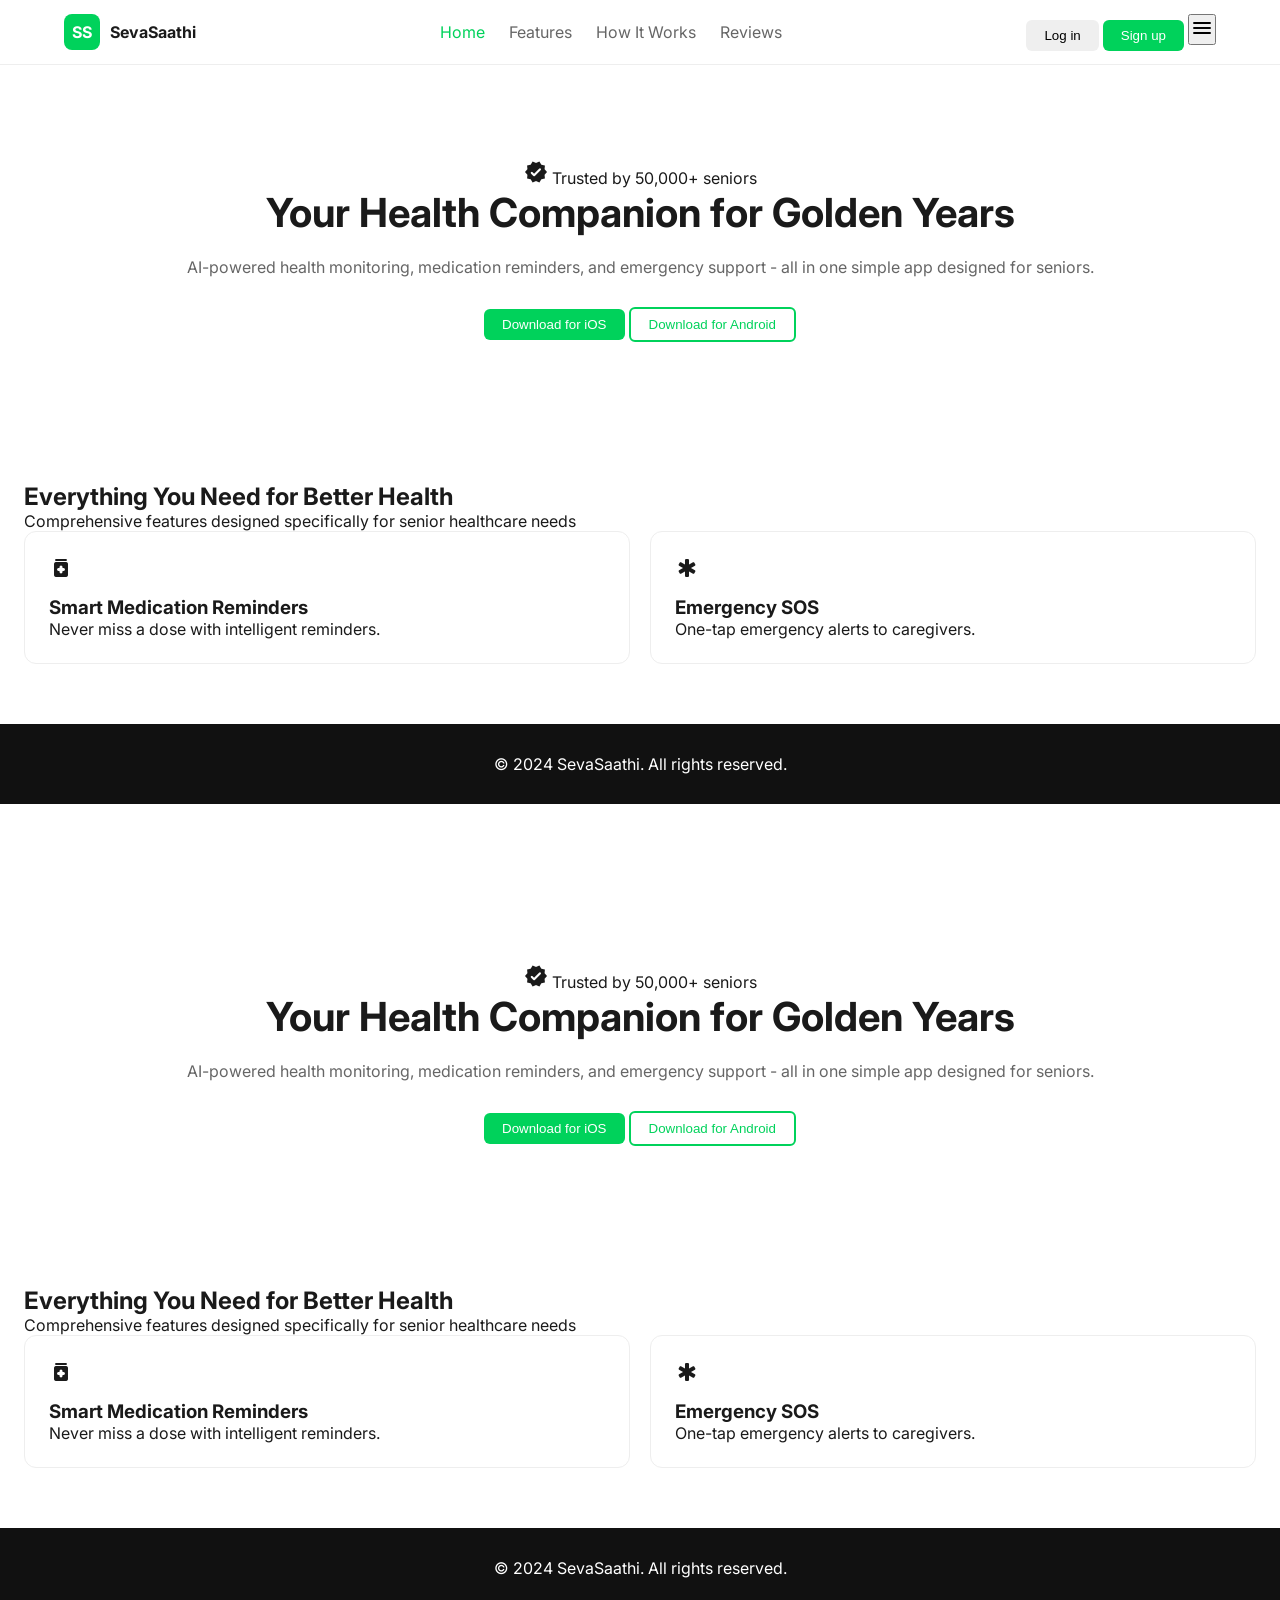
==== index.html @ f01b2e6d "add html,css and js files" ====
<!DOCTYPE html>
<html lang="en">
<head>
    <meta charset="UTF-8">
    <title>SevaSaathi - Your Health Companion</title>
    <meta name="viewport" content="width=device-width, initial-scale=1.0">

    <!-- Google Fonts -->
    <link href="https://fonts.googleapis.com/css2?family=Inter:wght@300;400;500;600;700;800&display=swap" rel="stylesheet">
    <link href="https://fonts.googleapis.com/icon?family=Material+Icons+Round" rel="stylesheet">

    <!-- External CSS -->
    <link rel="stylesheet" href="style.css">
</head>
<body>

    <!-- HEADER -->
    <header class="header">
        <div class="header-container">
            <a href="#" class="logo">
                <div class="logo-icon">SS</div>
                <span>SevaSaathi</span>
            </a>

            <nav>
                <ul class="nav-menu">
                    <li><a href="#" class="active">Home</a></li>
                    <li><a href="#features">Features</a></li>
                    <li><a href="#how-it-works">How It Works</a></li>
                    <li><a href="#testimonials">Reviews</a></li>
                </ul>
            </nav>

            <div class="nav-actions">
                <button class="btn btn-text">Log in</button>
                <button class="btn btn-primary">Sign up</button>
                <button class="mobile-menu-btn">
                    <span class="material-icons-round">menu</span>
                </button>
            </div>
        </div>
    </header>

    <!-- HERO -->
    <section class="hero">
        <div class="hero-container">
            <div class="hero-content">
                <div class="hero-badge">
                    <span class="material-icons-round">verified</span>
                    Trusted by 50,000+ seniors
                </div>

                <h1>Your Health Companion for Golden Years</h1>

                <p class="hero-subtitle">
                    AI-powered health monitoring, medication reminders,
                    and emergency support - all in one simple app designed for seniors.
                </p>

                <div class="hero-actions">
                    <button class="btn btn-primary">Download for iOS</button>
                    <button class="btn btn-outline">Download for Android</button>
                </div>
            </div>
        </div>
    </section>

    <!-- FEATURES -->
    <section class="features" id="features">
        <div class="features-container">
            <div class="section-header">
                <h2>Everything You Need for Better Health</h2>
                <p>Comprehensive features designed specifically for senior healthcare needs</p>
            </div>

            <div class="features-grid">
                <div class="feature-card">
                    <div class="feature-icon">
                        <span class="material-icons-round">medication</span>
                    </div>
                    <h3>Smart Medication Reminders</h3>
                    <p>Never miss a dose with intelligent reminders.</p>
                </div>

                <div class="feature-card">
                    <div class="feature-icon">
                        <span class="material-icons-round">emergency</span>
                    </div>
                    <h3>Emergency SOS</h3>
                    <p>One-tap emergency alerts to caregivers.</p>
                </div>
            </div>
        </div>
    </section>

    <!-- FOOTER -->
    <footer class="footer">
        <p>© 2024 SevaSaathi. All rights reserved.</p>
    </footer>

    <!-- External JS -->
    <script src="script.js"></script>

<!DOCTYPE html>
<html lang="en">
<head>
    <meta charset="UTF-8">
    <title>SevaSaathi - Your Health Companion</title>
    <meta name="viewport" content="width=device-width, initial-scale=1.0">

    <!-- Google Fonts -->
    <link href="https://fonts.googleapis.com/css2?family=Inter:wght@300;400;500;600;700;800&display=swap" rel="stylesheet">
    <link href="https://fonts.googleapis.com/icon?family=Material+Icons+Round" rel="stylesheet">

    <!-- External CSS -->
    <link rel="stylesheet" href="style.css">
</head>
<body>

    <!-- HEADER -->
    <header class="header">
        <div class="header-container">
            <a href="#" class="logo">
                <div class="logo-icon">SS</div>
                <span>SevaSaathi</span>
            </a>

            <nav>
                <ul class="nav-menu">
                    <li><a href="#" class="active">Home</a></li>
                    <li><a href="#features">Features</a></li>
                    <li><a href="#how-it-works">How It Works</a></li>
                    <li><a href="#testimonials">Reviews</a></li>
                </ul>
            </nav>

            <div class="nav-actions">
                <button class="btn btn-text">Log in</button>
                <button class="btn btn-primary">Sign up</button>
                <button class="mobile-menu-btn">
                    <span class="material-icons-round">menu</span>
                </button>
            </div>
        </div>
    </header>

    <!-- HERO -->
    <section class="hero">
        <div class="hero-container">
            <div class="hero-content">
                <div class="hero-badge">
                    <span class="material-icons-round">verified</span>
                    Trusted by 50,000+ seniors
                </div>

                <h1>Your Health Companion for Golden Years</h1>

                <p class="hero-subtitle">
                    AI-powered health monitoring, medication reminders,
                    and emergency support - all in one simple app designed for seniors.
                </p>

                <div class="hero-actions">
                    <button class="btn btn-primary">Download for iOS</button>
                    <button class="btn btn-outline">Download for Android</button>
                </div>
            </div>
        </div>
    </section>

    <!-- FEATURES -->
    <section class="features" id="features">
        <div class="features-container">
            <div class="section-header">
                <h2>Everything You Need for Better Health</h2>
                <p>Comprehensive features designed specifically for senior healthcare needs</p>
            </div>

            <div class="features-grid">
                <div class="feature-card">
                    <div class="feature-icon">
                        <span class="material-icons-round">medication</span>
                    </div>
                    <h3>Smart Medication Reminders</h3>
                    <p>Never miss a dose with intelligent reminders.</p>
                </div>

                <div class="feature-card">
                    <div class="feature-icon">
                        <span class="material-icons-round">emergency</span>
                    </div>
                    <h3>Emergency SOS</h3>
                    <p>One-tap emergency alerts to caregivers.</p>
                </div>
            </div>
        </div>
    </section>

    <!-- FOOTER -->
    <footer class="footer">
        <p>© 2024 SevaSaathi. All rights reserved.</p>
    </footer>

    <!-- External JS -->
    <script src="script.js"></script>

</body>
</html>
</html>
---- style.css ----
* {
    margin: 0;
    padding: 0;
    box-sizing: border-box;
}

:root {
    --primary-green: #00d25b;
    --primary-dark: #00a045;
    --secondary-green: #e6fff4;
    --text-primary: #1a1a1a;
    --text-secondary: #666;
    --bg-white: #fff;
}

body {
    font-family: "Inter", sans-serif;
    background: var(--bg-white);
    color: var(--text-primary);
}

/* HEADER */
.header {
    position: fixed;
    width: 100%;
    top: 0;
    background: white;
    border-bottom: 1px solid #eee;
}

.header-container {
    max-width: 1200px;
    margin: auto;
    padding: 0 24px;
    display: flex;
    justify-content: space-between;
    align-items: center;
    height: 64px;
}

.logo {
    display: flex;
    align-items: center;
    text-decoration: none;
    font-weight: 700;
    color: var(--text-primary);
}

.logo-icon {
    background: var(--primary-green);
    color: white;
    width: 36px;
    height: 36px;
    border-radius: 8px;
    display: flex;
    justify-content: center;
    align-items: center;
    margin-right: 10px;
}

.nav-menu {
    list-style: none;
    display: flex;
    gap: 24px;
}

.nav-menu a {
    text-decoration: none;
    color: var(--text-secondary);
}

.nav-menu a:hover,
.nav-menu a.active {
    color: var(--primary-green);
}

.btn {
    padding: 8px 18px;
    border-radius: 6px;
    cursor: pointer;
    border: none;
}

.btn-primary {
    background: var(--primary-green);
    color: white;
}

.btn-outline {
    border: 2px solid var(--primary-green);
    color: var(--primary-green);
    background: transparent;
}

/* HERO */
.hero {
    margin-top: 80px;
    padding: 80px 24px;
    text-align: center;
}

.hero h1 {
    font-size: 2.5rem;
    margin-bottom: 20px;
}

.hero-subtitle {
    color: var(--text-secondary);
    margin-bottom: 30px;
}

/* FEATURES */
.features {
    padding: 60px 24px;
}

.features-grid {
    display: grid;
    gap: 20px;
    grid-template-columns: repeat(auto-fit, minmax(250px, 1fr));
}

.feature-card {
    border: 1px solid #eee;
    padding: 24px;
    border-radius: 12px;
    transition: 0.3s;
}

.feature-card:hover {
    border-color: var(--primary-green);
}

.feature-icon {
    margin-bottom: 12px;
}

/* FOOTER */
.footer {
    text-align: center;
    padding: 30px;
    background: #111;
    color: white;
}
---- style.css ----
* {
    margin: 0;
    padding: 0;
    box-sizing: border-box;
}

:root {
    --primary-green: #00d25b;
    --primary-dark: #00a045;
    --secondary-green: #e6fff4;
    --text-primary: #1a1a1a;
    --text-secondary: #666;
    --bg-white: #fff;
}

body {
    font-family: "Inter", sans-serif;
    background: var(--bg-white);
    color: var(--text-primary);
}

/* HEADER */
.header {
    position: fixed;
    width: 100%;
    top: 0;
    background: white;
    border-bottom: 1px solid #eee;
}

.header-container {
    max-width: 1200px;
    margin: auto;
    padding: 0 24px;
    display: flex;
    justify-content: space-between;
    align-items: center;
    height: 64px;
}

.logo {
    display: flex;
    align-items: center;
    text-decoration: none;
    font-weight: 700;
    color: var(--text-primary);
}

.logo-icon {
    background: var(--primary-green);
    color: white;
    width: 36px;
    height: 36px;
    border-radius: 8px;
    display: flex;
    justify-content: center;
    align-items: center;
    margin-right: 10px;
}

.nav-menu {
    list-style: none;
    display: flex;
    gap: 24px;
}

.nav-menu a {
    text-decoration: none;
    color: var(--text-secondary);
}

.nav-menu a:hover,
.nav-menu a.active {
    color: var(--primary-green);
}

.btn {
    padding: 8px 18px;
    border-radius: 6px;
    cursor: pointer;
    border: none;
}

.btn-primary {
    background: var(--primary-green);
    color: white;
}

.btn-outline {
    border: 2px solid var(--primary-green);
    color: var(--primary-green);
    background: transparent;
}

/* HERO */
.hero {
    margin-top: 80px;
    padding: 80px 24px;
    text-align: center;
}

.hero h1 {
    font-size: 2.5rem;
    margin-bottom: 20px;
}

.hero-subtitle {
    color: var(--text-secondary);
    margin-bottom: 30px;
}

/* FEATURES */
.features {
    padding: 60px 24px;
}

.features-grid {
    display: grid;
    gap: 20px;
    grid-template-columns: repeat(auto-fit, minmax(250px, 1fr));
}

.feature-card {
    border: 1px solid #eee;
    padding: 24px;
    border-radius: 12px;
    transition: 0.3s;
}

.feature-card:hover {
    border-color: var(--primary-green);
}

.feature-icon {
    margin-bottom: 12px;
}

/* FOOTER */
.footer {
    text-align: center;
    padding: 30px;
    background: #111;
    color: white;
}
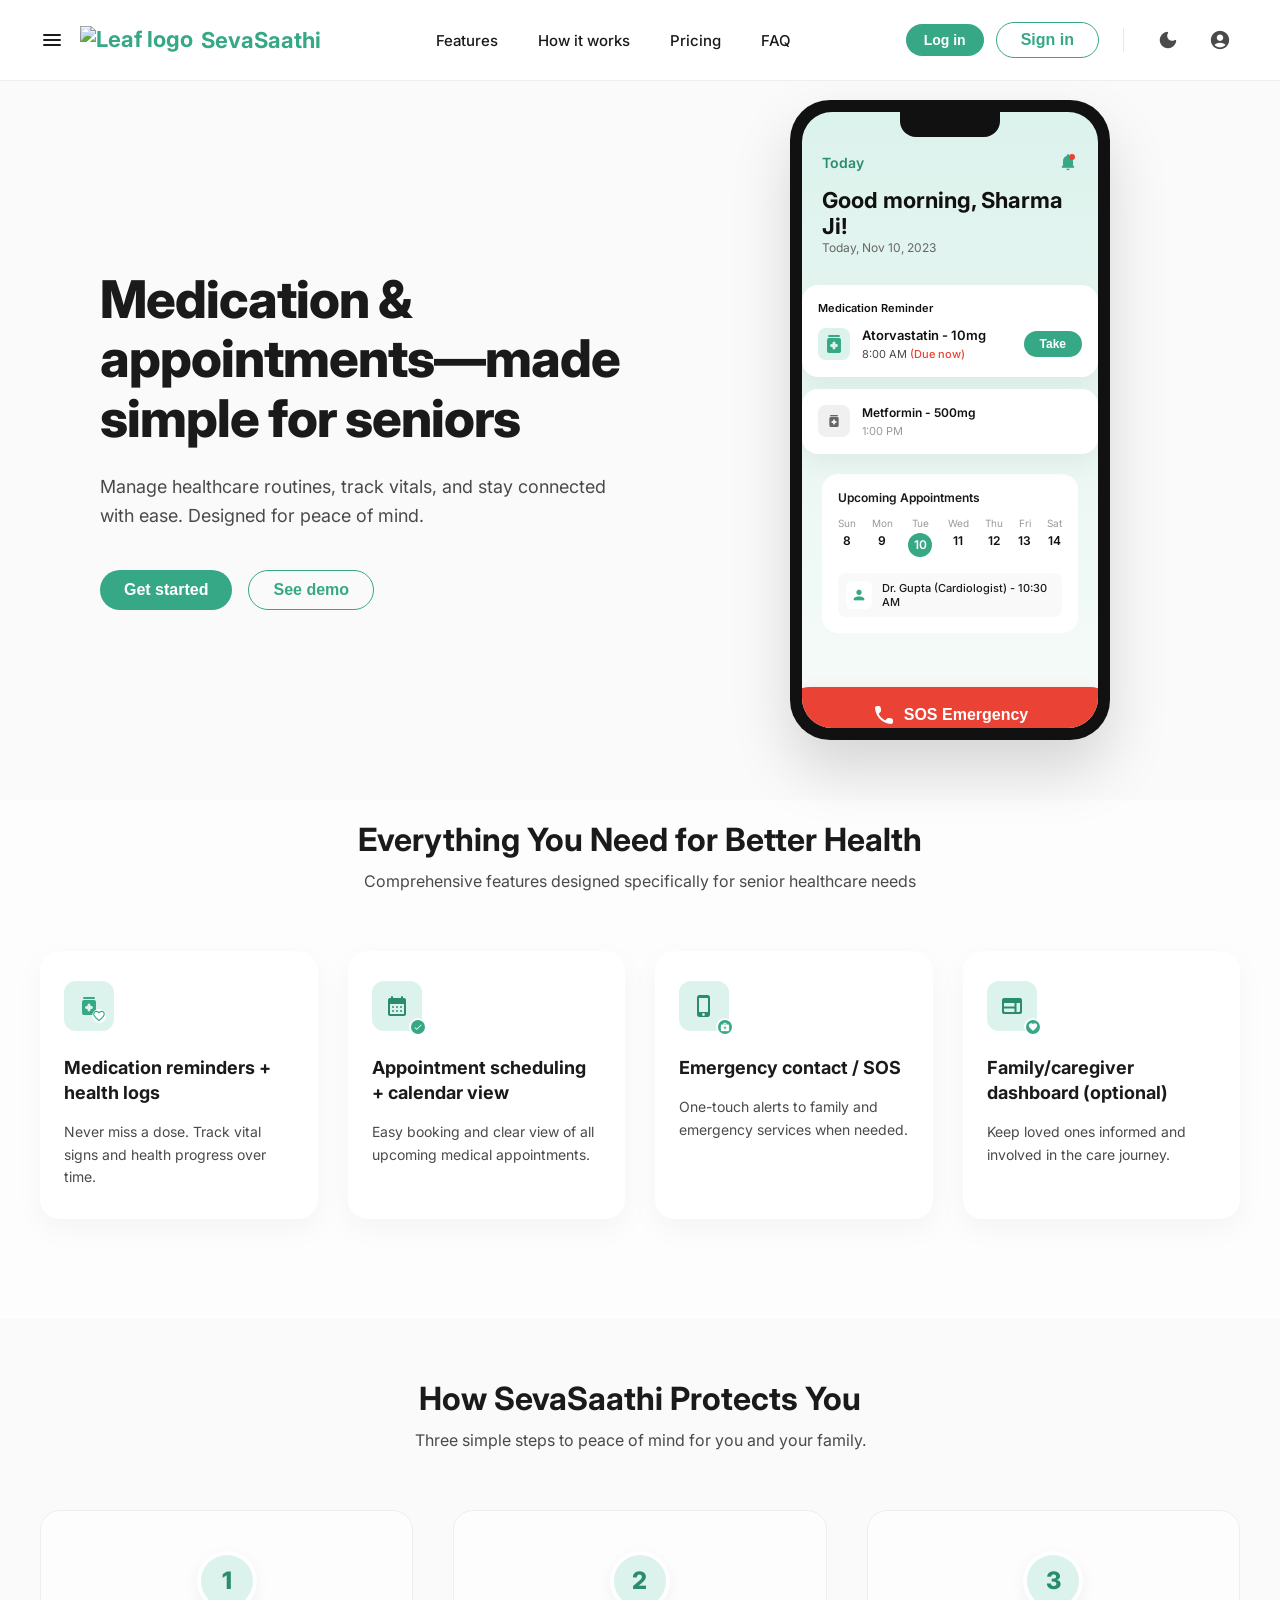
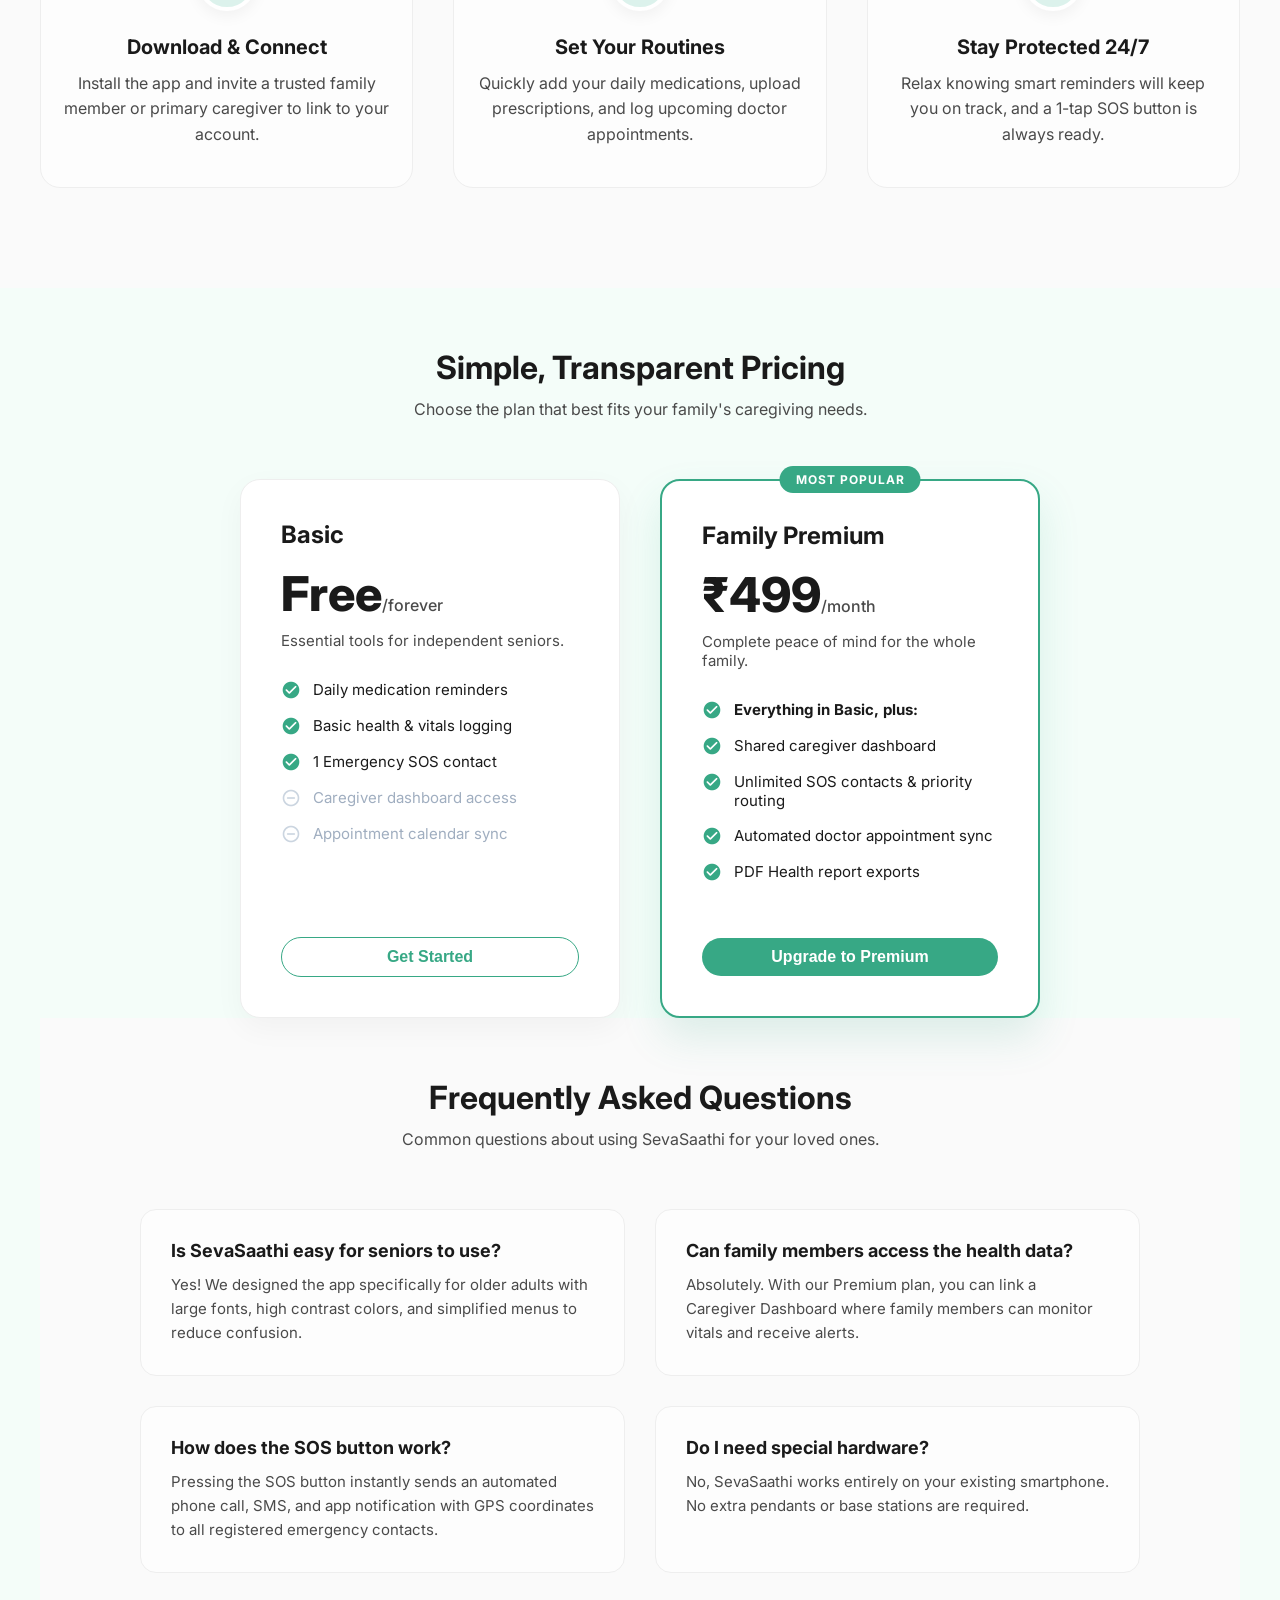
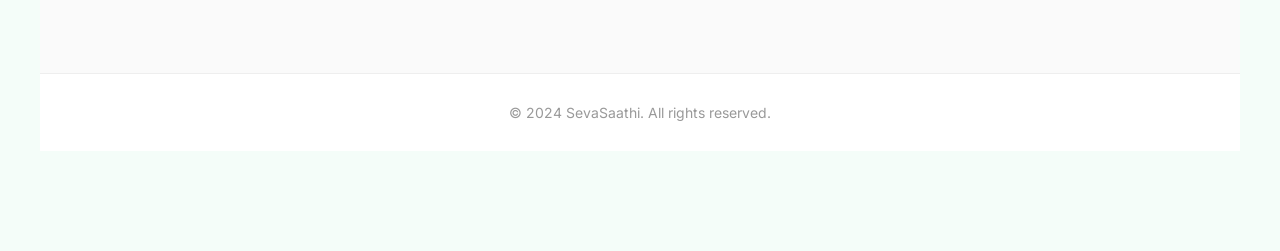
==== commit 3e4ac523: "Add UI enhancement" ====
--- a/index.html
+++ b/index.html
@@ -17,25 +17,34 @@
     <!-- HEADER -->
     <header class="header">
         <div class="header-container">
-            <a href="#" class="logo">
-                <div class="logo-icon">SS</div>
-                <span>SevaSaathi</span>
-            </a>
+            <div class="logo-group">
+                <button class="mobile-menu-btn">
+                    <span class="material-icons-round">menu</span>
+                </button>
+                <a href="#" class="logo">
+                    <img src="https://raw.githubusercontent.com/FortAwesome/Font-Awesome/6.x/svgs/solid/leaf.svg" alt="Leaf logo" class="logo-icon-svg" />
+                    <span>SevaSaathi</span>
+                </a>
+            </div>
 
             <nav>
                 <ul class="nav-menu">
-                    <li><a href="#" class="active">Home</a></li>
                     <li><a href="#features">Features</a></li>
-                    <li><a href="#how-it-works">How It Works</a></li>
-                    <li><a href="#testimonials">Reviews</a></li>
+                    <li><a href="#how-it-works">How it works</a></li>
+                    <li><a href="#pricing">Pricing</a></li>
+                    <li><a href="#faq">FAQ</a></li>
                 </ul>
             </nav>
 
             <div class="nav-actions">
-                <button class="btn btn-text">Log in</button>
-                <button class="btn btn-primary">Sign up</button>
-                <button class="mobile-menu-btn">
-                    <span class="material-icons-round">menu</span>
+                <button class="btn btn-login">Log in</button>
+                <button class="btn btn-outline btn-signin">Sign in</button>
+                <div class="divider"></div>
+                <button class="icon-toggle" aria-label="Toggle Dark Mode">
+                    <span class="material-icons-round">dark_mode</span>
+                </button>
+                <button class="icon-toggle" aria-label="Profile">
+                    <span class="material-icons-round">account_circle</span>
                 </button>
             </div>
         </div>
@@ -45,21 +54,77 @@
     <section class="hero">
         <div class="hero-container">
             <div class="hero-content">
-                <div class="hero-badge">
-                    <span class="material-icons-round">verified</span>
-                    Trusted by 50,000+ seniors
-                </div>
-
-                <h1>Your Health Companion for Golden Years</h1>
-
-                <p class="hero-subtitle">
-                    AI-powered health monitoring, medication reminders,
-                    and emergency support - all in one simple app designed for seniors.
-                </p>
-
-                <div class="hero-actions">
-                    <button class="btn btn-primary">Download for iOS</button>
-                    <button class="btn btn-outline">Download for Android</button>
+                <div class="hero-text">
+                    <h1>Medication &<br/>appointments—made<br/>simple for seniors</h1>
+
+                    <p class="hero-subtitle">
+                        Manage healthcare routines, track vitals, and stay connected with ease. Designed for peace of mind.
+                    </p>
+
+                    <div class="hero-actions">
+                        <button class="btn btn-primary">Get started</button>
+                        <button class="btn btn-outline">See demo</button>
+                    </div>
+                </div>
+                <div class="hero-visual">
+                    <div class="phone-mockup">
+                        <div class="phone-notch"></div>
+                        <div class="phone-screen">
+                            <div class="app-header">
+                                <p class="app-date">Today</p>
+                                <span class="material-icons-round bell-icon">notifications</span>
+                            </div>
+                            <h2 class="app-greeting">Good morning, Sharma Ji!</h2>
+                            <p class="app-sub-date">Today, Nov 10, 2023</p>
+                            
+                            <div class="floating-reminder active-reminder">
+                                <div class="reminder-header">Medication Reminder</div>
+                                <div class="reminder-body">
+                                    <div class="reminder-icon medicine-icon"><span class="material-icons-round">medication</span></div>
+                                    <div class="reminder-details">
+                                        <div class="reminder-title">Atorvastatin - 10mg</div>
+                                        <div class="reminder-time">8:00 AM <span class="due-now">(Due now)</span></div>
+                                    </div>
+                                    <button class="btn-take">Take</button>
+                                </div>
+                            </div>
+                            
+                            <div class="floating-reminder">
+                                <div class="reminder-body">
+                                    <div class="reminder-icon"><span class="material-icons-round" style="color:#666; font-size:16px;">medication</span></div>
+                                    <div class="reminder-details">
+                                        <div class="reminder-title" style="font-size:12px;">Metformin - 500mg</div>
+                                        <div class="reminder-time" style="color:#999;">1:00 PM</div>
+                                    </div>
+                                </div>
+                            </div>
+                            
+                             <div class="upcoming-appointments">
+                                <div class="apt-header">Upcoming Appointments</div>
+                                <div class="calendar-week">
+                                    <div class="day"><span>Sun</span><span>8</span></div>
+                                    <div class="day"><span>Mon</span><span>9</span></div>
+                                    <div class="day active"><span>Tue</span><span>10</span></div>
+                                    <div class="day"><span>Wed</span><span>11</span></div>
+                                    <div class="day"><span>Thu</span><span>12</span></div>
+                                    <div class="day"><span>Fri</span><span>13</span></div>
+                                    <div class="day"><span>Sat</span><span>14</span></div>
+                                </div>
+                                
+                                <div class="apt-card">
+                                   <div class="apt-icon"><span class="material-icons-round">person</span></div>
+                                   <div class="apt-details">
+                                       <div class="apt-title">Dr. Gupta (Cardiologist) - 10:30 AM</div>
+                                   </div>
+                                </div>
+                            </div>
+
+                            <button class="sos-button">
+                                <span class="material-icons-round">call</span>
+                                SOS Emergency
+                            </button>
+                        </div>
+                    </div>
                 </div>
             </div>
         </div>
@@ -75,19 +140,148 @@
 
             <div class="features-grid">
                 <div class="feature-card">
+                    <div class="feature-icon feature-icon-medicine">
+                         <span class="material-icons-round">medication</span>
+                         <span class="material-icons-round heart-icon">favorite_border</span>
+                    </div>
+                    <h3>Medication reminders + health logs</h3>
+                    <p>Never miss a dose. Track vital signs and health progress over time.</p>
+                </div>
+
+                <div class="feature-card">
                     <div class="feature-icon">
-                        <span class="material-icons-round">medication</span>
-                    </div>
-                    <h3>Smart Medication Reminders</h3>
-                    <p>Never miss a dose with intelligent reminders.</p>
-                </div>
-
+                        <span class="material-icons-round">calendar_month</span>
+                        <div class="check-badge"><span class="material-icons-round" style="font-size:10px;">check</span></div>
+                    </div>
+                    <h3>Appointment scheduling + calendar view</h3>
+                    <p>Easy booking and clear view of all upcoming medical appointments.</p>
+                </div>
+                
                 <div class="feature-card">
                     <div class="feature-icon">
-                        <span class="material-icons-round">emergency</span>
-                    </div>
-                    <h3>Emergency SOS</h3>
-                    <p>One-tap emergency alerts to caregivers.</p>
+                        <span class="material-icons-round">phone_iphone</span>
+                        <div class="phone-badge"><span class="material-icons-round" style="font-size:10px;">medical_services</span></div>
+                    </div>
+                    <h3>Emergency contact / SOS</h3>
+                    <p>One-touch alerts to family and emergency services when needed.</p>
+                </div>
+                
+                <div class="feature-card">
+                    <div class="feature-icon">
+                        <span class="material-icons-round">web</span>
+                        <div class="web-badge"><span class="material-icons-round" style="font-size:10px;">favorite</span></div>
+                    </div>
+                    <h3>Family/caregiver dashboard (optional)</h3>
+                    <p>Keep loved ones informed and involved in the care journey.</p>
+                </div>
+            </div>
+        </div>
+    </section>
+
+    <!-- HOW IT WORKS -->
+    <section class="how-it-works" id="how-it-works">
+        <div class="features-container">
+            <div class="section-header">
+                <h2>How SevaSaathi Protects You</h2>
+                <p>Three simple steps to peace of mind for you and your family.</p>
+            </div>
+
+            <div class="steps-grid">
+                <div class="step-card">
+                    <div class="step-number">1</div>
+                    <div class="step-content">
+                        <h3>Download & Connect</h3>
+                        <p>Install the app and invite a trusted family member or primary caregiver to link to your account.</p>
+                    </div>
+                </div>
+
+                <div class="step-card">
+                    <div class="step-number">2</div>
+                    <div class="step-content">
+                        <h3>Set Your Routines</h3>
+                        <p>Quickly add your daily medications, upload prescriptions, and log upcoming doctor appointments.</p>
+                    </div>
+                </div>
+
+                <div class="step-card">
+                    <div class="step-number">3</div>
+                    <div class="step-content">
+                        <h3>Stay Protected 24/7</h3>
+                        <p>Relax knowing smart reminders will keep you on track, and a 1-tap SOS button is always ready.</p>
+                    </div>
+                </div>
+            </div>
+        </div>
+    </section>
+
+    <!-- PRICING -->
+    <section class="pricing" id="pricing">
+        <div class="features-container">
+            <div class="section-header">
+                <h2>Simple, Transparent Pricing</h2>
+                <p>Choose the plan that best fits your family's caregiving needs.</p>
+            </div>
+
+            <div class="pricing-grid">
+                <!-- Basic Plan -->
+                <div class="pricing-card">
+                    <h3>Basic</h3>
+                    <div class="price">Free<span>/forever</span></div>
+                    <p class="pricing-desc">Essential tools for independent seniors.</p>
+                    <ul class="pricing-features">
+                        <li><span class="material-icons-round check">check_circle</span> Daily medication reminders</li>
+                        <li><span class="material-icons-round check">check_circle</span> Basic health & vitals logging</li>
+                        <li><span class="material-icons-round check">check_circle</span> 1 Emergency SOS contact</li>
+                        <li class="disabled"><span class="material-icons-round">remove_circle_outline</span> Caregiver dashboard access</li>
+                        <li class="disabled"><span class="material-icons-round">remove_circle_outline</span> Appointment calendar sync</li>
+                    </ul>
+                    <button class="btn btn-outline btn-full">Get Started</button>
+                </div>
+
+                <!-- Premium Plan -->
+                <div class="pricing-card premium-card">
+                    <div class="popular-badge">Most Popular</div>
+                    <h3>Family Premium</h3>
+                    <div class="price">₹499<span>/month</span></div>
+                    <p class="pricing-desc">Complete peace of mind for the whole family.</p>
+                    <ul class="pricing-features">
+                        <li><span class="material-icons-round check">check_circle</span> <strong>Everything in Basic, plus:</strong></li>
+                        <li><span class="material-icons-round check">check_circle</span> Shared caregiver dashboard</li>
+                        <li><span class="material-icons-round check">check_circle</span> Unlimited SOS contacts & priority routing</li>
+                        <li><span class="material-icons-round check">check_circle</span> Automated doctor appointment sync</li>
+                        <li><span class="material-icons-round check">check_circle</span> PDF Health report exports</li>
+                    </ul>
+                    <button class="btn btn-primary btn-full">Upgrade to Premium</button>
+                </div>
+            </div>
+        </div>
+    <!-- FAQ -->
+    <section class="faq" id="faq">
+        <div class="features-container">
+            <div class="section-header">
+                <h2>Frequently Asked Questions</h2>
+                <p>Common questions about using SevaSaathi for your loved ones.</p>
+            </div>
+
+            <div class="faq-grid">
+                <div class="faq-item">
+                    <h4>Is SevaSaathi easy for seniors to use?</h4>
+                    <p>Yes! We designed the app specifically for older adults with large fonts, high contrast colors, and simplified menus to reduce confusion.</p>
+                </div>
+                
+                <div class="faq-item">
+                    <h4>Can family members access the health data?</h4>
+                    <p>Absolutely. With our Premium plan, you can link a Caregiver Dashboard where family members can monitor vitals and receive alerts.</p>
+                </div>
+
+                <div class="faq-item">
+                    <h4>How does the SOS button work?</h4>
+                    <p>Pressing the SOS button instantly sends an automated phone call, SMS, and app notification with GPS coordinates to all registered emergency contacts.</p>
+                </div>
+
+                <div class="faq-item">
+                    <h4>Do I need special hardware?</h4>
+                    <p>No, SevaSaathi works entirely on your existing smartphone. No extra pendants or base stations are required.</p>
                 </div>
             </div>
         </div>
@@ -101,109 +295,5 @@
     <!-- External JS -->
     <script src="script.js"></script>
 
-<!DOCTYPE html>
-<html lang="en">
-<head>
-    <meta charset="UTF-8">
-    <title>SevaSaathi - Your Health Companion</title>
-    <meta name="viewport" content="width=device-width, initial-scale=1.0">
-
-    <!-- Google Fonts -->
-    <link href="https://fonts.googleapis.com/css2?family=Inter:wght@300;400;500;600;700;800&display=swap" rel="stylesheet">
-    <link href="https://fonts.googleapis.com/icon?family=Material+Icons+Round" rel="stylesheet">
-
-    <!-- External CSS -->
-    <link rel="stylesheet" href="style.css">
-</head>
-<body>
-
-    <!-- HEADER -->
-    <header class="header">
-        <div class="header-container">
-            <a href="#" class="logo">
-                <div class="logo-icon">SS</div>
-                <span>SevaSaathi</span>
-            </a>
-
-            <nav>
-                <ul class="nav-menu">
-                    <li><a href="#" class="active">Home</a></li>
-                    <li><a href="#features">Features</a></li>
-                    <li><a href="#how-it-works">How It Works</a></li>
-                    <li><a href="#testimonials">Reviews</a></li>
-                </ul>
-            </nav>
-
-            <div class="nav-actions">
-                <button class="btn btn-text">Log in</button>
-                <button class="btn btn-primary">Sign up</button>
-                <button class="mobile-menu-btn">
-                    <span class="material-icons-round">menu</span>
-                </button>
-            </div>
-        </div>
-    </header>
-
-    <!-- HERO -->
-    <section class="hero">
-        <div class="hero-container">
-            <div class="hero-content">
-                <div class="hero-badge">
-                    <span class="material-icons-round">verified</span>
-                    Trusted by 50,000+ seniors
-                </div>
-
-                <h1>Your Health Companion for Golden Years</h1>
-
-                <p class="hero-subtitle">
-                    AI-powered health monitoring, medication reminders,
-                    and emergency support - all in one simple app designed for seniors.
-                </p>
-
-                <div class="hero-actions">
-                    <button class="btn btn-primary">Download for iOS</button>
-                    <button class="btn btn-outline">Download for Android</button>
-                </div>
-            </div>
-        </div>
-    </section>
-
-    <!-- FEATURES -->
-    <section class="features" id="features">
-        <div class="features-container">
-            <div class="section-header">
-                <h2>Everything You Need for Better Health</h2>
-                <p>Comprehensive features designed specifically for senior healthcare needs</p>
-            </div>
-
-            <div class="features-grid">
-                <div class="feature-card">
-                    <div class="feature-icon">
-                        <span class="material-icons-round">medication</span>
-                    </div>
-                    <h3>Smart Medication Reminders</h3>
-                    <p>Never miss a dose with intelligent reminders.</p>
-                </div>
-
-                <div class="feature-card">
-                    <div class="feature-icon">
-                        <span class="material-icons-round">emergency</span>
-                    </div>
-                    <h3>Emergency SOS</h3>
-                    <p>One-tap emergency alerts to caregivers.</p>
-                </div>
-            </div>
-        </div>
-    </section>
-
-    <!-- FOOTER -->
-    <footer class="footer">
-        <p>© 2024 SevaSaathi. All rights reserved.</p>
-    </footer>
-
-    <!-- External JS -->
-    <script src="script.js"></script>
-
 </body>
 </html>
-</html>
--- a/style.css
+++ b/style.css
@@ -5,18 +5,40 @@
 }
 
 :root {
-    --primary-green: #00d25b;
-    --primary-dark: #00a045;
-    --secondary-green: #e6fff4;
+    --primary-green: #37a885;
+    --primary-dark: #2a8b6e;
+    --secondary-green: #dcf2ec;
+    --accent-red: #ea4335;
     --text-primary: #1a1a1a;
-    --text-secondary: #666;
-    --bg-white: #fff;
+    --text-secondary: #4a4a4a;
+    --bg-white: #fafafa;
+    --bg-card: #ffffff;
+    --bg-section: #fdfdfd;
+    --bg-pricing: #f4fdf9;
+    --border-color: #eee;
+    --header-bg: #ffffff;
+}
+
+[data-theme="dark"] {
+    --primary-green: #48c79f;
+    --primary-dark: #37a885;
+    --secondary-green: #1a2f26;
+    --accent-red: #ff5e52;
+    --text-primary: #f0f0f0;
+    --text-secondary: #a0a0a0;
+    --bg-white: #121212;
+    --bg-card: #1e1e1e;
+    --bg-section: #181818;
+    --bg-pricing: #151f1b;
+    --border-color: #333333;
+    --header-bg: #1e1e1e;
 }
 
 body {
     font-family: "Inter", sans-serif;
     background: var(--bg-white);
     color: var(--text-primary);
+    transition: background 0.3s, color 0.3s;
 }
 
 /* HEADER */
@@ -24,18 +46,35 @@
     position: fixed;
     width: 100%;
     top: 0;
-    background: white;
-    border-bottom: 1px solid #eee;
+    background: var(--header-bg);
+    border-bottom: 1px solid var(--border-color);
+    z-index: 1000;
+    transition: background 0.3s, border-color 0.3s;
 }
 
 .header-container {
-    max-width: 1200px;
+    max-width: 1400px;
     margin: auto;
-    padding: 0 24px;
+    padding: 0 40px;
     display: flex;
     justify-content: space-between;
     align-items: center;
-    height: 64px;
+    height: 80px;
+}
+
+.logo-group {
+    display: flex;
+    align-items: center;
+    gap: 16px;
+}
+
+.mobile-menu-btn {
+    background: none;
+    border: none;
+    cursor: pointer;
+    display: flex;
+    align-items: center;
+    color: var(--text-primary);
 }
 
 .logo {
@@ -43,30 +82,26 @@
     align-items: center;
     text-decoration: none;
     font-weight: 700;
-    color: var(--text-primary);
-}
-
-.logo-icon {
-    background: var(--primary-green);
-    color: white;
-    width: 36px;
-    height: 36px;
-    border-radius: 8px;
-    display: flex;
-    justify-content: center;
-    align-items: center;
-    margin-right: 10px;
+    font-size: 22px;
+    color: var(--primary-green);
+}
+
+.logo-icon-svg {
+    height: 28px;
+    margin-right: 8px;
 }
 
 .nav-menu {
     list-style: none;
     display: flex;
-    gap: 24px;
+    gap: 40px;
 }
 
 .nav-menu a {
     text-decoration: none;
-    color: var(--text-secondary);
+    color: var(--text-primary);
+    font-weight: 500;
+    font-size: 15px;
 }
 
 .nav-menu a:hover,
@@ -75,10 +110,13 @@
 }
 
 .btn {
-    padding: 8px 18px;
-    border-radius: 6px;
+    padding: 10px 24px;
+    border-radius: 30px;
     cursor: pointer;
     border: none;
+    font-weight: 600;
+    font-size: 16px;
+    transition: 0.2s;
 }
 
 .btn-primary {
@@ -86,59 +124,724 @@
     color: white;
 }
 
+.btn-primary:hover {
+    background: var(--primary-dark);
+}
+
 .btn-outline {
-    border: 2px solid var(--primary-green);
+    border: 1.5px solid var(--primary-green);
     color: var(--primary-green);
     background: transparent;
+}
+
+.btn-signin {
+    padding: 8px 24px;
+}
+
+.btn-login {
+    background: var(--primary-green);
+    color: white;
+    padding: 8px 18px;
+    font-size: 14px;
+}
+
+.btn-login:hover {
+    background: var(--primary-dark);
+}
+
+.icon-toggle {
+    background: transparent;
+    border: none;
+    color: var(--text-secondary);
+    cursor: pointer;
+    display: flex;
+    align-items: center;
+    justify-content: center;
+    width: 40px;
+    height: 40px;
+    border-radius: 50%;
+    transition: 0.2s;
+}
+
+.icon-toggle:hover {
+    background: #f0f0f0;
+    color: var(--primary-green);
+}
+
+.icon-toggle .material-icons-round {
+    font-size: 22px;
+}
+
+.divider {
+    width: 1px;
+    height: 24px;
+    background: #e2e8f0;
+    margin: 0 12px;
+}
+
+.nav-actions {
+    display: flex;
+    align-items: center;
+    gap: 12px;
 }
 
 /* HERO */
 .hero {
     margin-top: 80px;
-    padding: 80px 24px;
-    text-align: center;
+    padding: 40px 40px;
+}
+
+.hero-container {
+    max-width: 1400px;
+    margin: auto;
+}
+
+.hero-content {
+    display: grid;
+    grid-template-columns: 1fr 1fr;
+    gap: 40px;
+    align-items: center;
+}
+
+.hero-text {
+    max-width: 550px;
+    margin-left: 60px;
 }
 
 .hero h1 {
-    font-size: 2.5rem;
-    margin-bottom: 20px;
+    font-size: 52px;
+    font-weight: 800;
+    line-height: 1.15;
+    margin-bottom: 24px;
+    color: var(--text-primary);
+    letter-spacing: -1px;
 }
 
 .hero-subtitle {
     color: var(--text-secondary);
-    margin-bottom: 30px;
+    font-size: 18px;
+    line-height: 1.6;
+    margin-bottom: 40px;
+}
+
+.hero-actions {
+    display: flex;
+    gap: 16px;
 }
 
 /* FEATURES */
 .features {
-    padding: 60px 24px;
+    padding: 20px 40px 100px;
+    background: var(--bg-section);
+    transition: background 0.3s;
+}
+
+.features-container {
+    max-width: 1400px;
+    margin: auto;
+}
+
+.section-header {
+    text-align: center;
+    margin-bottom: 60px;
+}
+
+.section-header h2 {
+    font-size: 32px;
+    color: var(--text-primary);
+    margin-bottom: 12px;
+}
+
+.section-header p {
+    color: var(--text-secondary);
+    font-size: 16px;
 }
 
 .features-grid {
     display: grid;
-    gap: 20px;
-    grid-template-columns: repeat(auto-fit, minmax(250px, 1fr));
+    gap: 30px;
+    grid-template-columns: repeat(4, 1fr);
 }
 
 .feature-card {
-    border: 1px solid #eee;
-    padding: 24px;
+    background: white;
+    border: none;
+    padding: 30px 24px;
+    border-radius: 20px;
+    transition: 0.3s;
+    box-shadow: 0 10px 30px rgba(0,0,0,0.04);
+}
+
+.feature-card:hover {
+    transform: translateY(-5px);
+    box-shadow: 0 15px 35px rgba(0,0,0,0.06);
+}
+
+.feature-icon {
+    position: relative;
+    width: 50px;
+    height: 50px;
     border-radius: 12px;
-    transition: 0.3s;
-}
-
-.feature-card:hover {
-    border-color: var(--primary-green);
-}
-
-.feature-icon {
+    background: var(--secondary-green);
+    color: var(--primary-dark);
+    display: flex;
+    justify-content: center;
+    align-items: center;
+    margin-bottom: 24px;
+}
+
+.feature-icon span {
+    font-size: 24px;
+}
+
+.feature-icon-medicine {
+    color: var(--primary-green);
+}
+
+.heart-icon {
+    position: absolute;
+    bottom: 8px;
+    right: 8px;
+    font-size: 14px!important;
+    background: white;
+    border-radius: 50%;
+}
+
+.check-badge, .phone-badge, .web-badge {
+    position: absolute;
+    bottom: -5px;
+    right: -5px;
+    background: var(--primary-green);
+    color: white;
+    width: 18px;
+    height: 18px;
+    border-radius: 50%;
+    display: flex;
+    justify-content: center;
+    align-items: center;
+    border: 2px solid white;
+}
+
+.feature-card h3 {
+    font-size: 18px;
+    font-weight: 700;
+    margin-bottom: 16px;
+    line-height: 1.4;
+    color: var(--text-primary);
+}
+
+.feature-card p {
+    color: var(--text-secondary);
+    font-size: 14px;
+    line-height: 1.6;
+}
+
+/* PHONE MOCKUP */
+.hero-visual {
+    display: flex;
+    justify-content: center;
+    position: relative;
+    transform: translateY(-20px);
+}
+
+.phone-mockup {
+    width: 320px;
+    height: 640px;
+    background: #111;
+    border-radius: 40px;
+    padding: 12px;
+    position: relative;
+    box-shadow: 0 30px 60px rgba(0,0,0,0.15);
+}
+
+.phone-notch {
+    position: absolute;
+    top: 12px;
+    left: 50%;
+    transform: translateX(-50%);
+    width: 100px;
+    height: 25px;
+    background: #111;
+    border-bottom-left-radius: 16px;
+    border-bottom-right-radius: 16px;
+    z-index: 10;
+}
+
+.phone-screen {
+    background: #f4fdf9; /* Soft green gradient look */
+    background: linear-gradient(180deg, #dcf2ec 0%, #f7fbf9 100%);
+    width: 100%;
+    height: 100%;
+    border-radius: 30px;
+    overflow: hidden;
+    position: relative;
+    padding: 40px 20px 20px;
+}
+
+/* Mockup inner UI */
+.app-header {
+    display: flex;
+    justify-content: space-between;
+    align-items: center;
+    margin-bottom: 15px;
+}
+
+.app-date {
+    font-size: 14px;
+    font-weight: 600;
+    color: var(--primary-dark);
+}
+
+.bell-icon {
+    color: var(--primary-green);
+    font-size: 20px;
+    position: relative;
+}
+.bell-icon::after {
+    content: '';
+    position: absolute;
+    top: 2px;
+    right: 3px;
+    width: 6px;
+    height: 6px;
+    background: var(--accent-red);
+    border-radius: 50%;
+}
+
+.app-greeting {
+    font-size: 22px;
+    color: white; /* Will use text-shadow or a block card for contrast in design */
+    color: #111;
+    font-weight: 700;
+    line-height: 1.2;
+}
+
+.app-sub-date {
+    font-size: 12px;
+    color: #666;
+    margin-bottom: 30px;
+}
+
+/* Floating App Cards */
+.floating-reminder {
+    background: white;
+    border-radius: 16px;
+    padding: 16px;
+    box-shadow: 0 10px 25px rgba(0,0,0,0.05);
     margin-bottom: 12px;
+    transform: translateX(-20px);
+    width: calc(100% + 40px); /* Hangs off edge */
+    z-index: 5;
+    position: relative;
+}
+
+.reminder-header {
+    font-size: 11px;
+    font-weight: 600;
+    color: #111;
+    margin-bottom: 12px;
+}
+
+.reminder-body {
+    display: flex;
+    align-items: center;
+    gap: 12px;
+}
+
+.reminder-icon {
+    width: 32px;
+    height: 32px;
+    border-radius: 8px;
+    background: #f0f0f0;
+    display: flex;
+    justify-content: center;
+    align-items: center;
+}
+.medicine-icon {
+    background: var(--secondary-green);
+    color: var(--primary-green);
+}
+
+.reminder-details {
+    flex: 1;
+}
+
+.reminder-title {
+    font-size: 13px;
+    font-weight: 600;
+    color: #111;
+    margin-bottom: 4px;
+}
+
+.reminder-time {
+    font-size: 11px;
+    color: var(--text-secondary);
+}
+
+.due-now {
+    color: var(--accent-red);
+    font-weight: 500;
+}
+
+.btn-take {
+    background: var(--primary-green);
+    color: white;
+    border: none;
+    border-radius: 20px;
+    padding: 6px 16px;
+    font-size: 12px;
+    font-weight: 600;
+    cursor: pointer;
+}
+
+.upcoming-appointments {
+    margin-top: 20px;
+    background: white;
+    border-radius: 16px;
+    padding: 16px;
+}
+
+.apt-header {
+    font-size: 12px;
+    font-weight: 600;
+    margin-bottom: 12px;
+}
+
+.calendar-week {
+    display: flex;
+    justify-content: space-between;
+    margin-bottom: 16px;
+}
+
+.day {
+    display: flex;
+    flex-direction: column;
+    align-items: center;
+    font-size: 10px;
+    color: #999;
+}
+.day span:last-child {
+    font-size: 12px;
+    font-weight: 600;
+    margin-top: 4px;
+    color: #111;
+}
+.day.active span:last-child {
+    background: var(--primary-green);
+    color: white;
+    width: 24px;
+    height: 24px;
+    display: flex;
+    justify-content: center;
+    align-items: center;
+    border-radius: 50%;
+}
+
+.apt-card {
+    display: flex;
+    align-items: center;
+    gap: 10px;
+    background: #f9f9f9;
+    padding: 8px;
+    border-radius: 8px;
+}
+
+.apt-icon {
+    background: white;
+    width: 28px;
+    height: 28px;
+    border-radius: 6px;
+    display: flex;
+    justify-content: center;
+    align-items: center;
+    color: var(--primary-green);
+}
+.apt-icon span { font-size: 16px; }
+
+.apt-title {
+    font-size: 11px;
+    font-weight: 500;
+}
+
+.sos-button {
+    position: absolute;
+    bottom: -15px; /* Overhangs bottom */
+    left: 50%;
+    transform: translateX(-50%);
+    background: var(--accent-red);
+    color: white;
+    font-weight: 700;
+    font-size: 16px;
+    display: flex;
+    align-items: center;
+    justify-content: center;
+    gap: 8px;
+    width: calc(100% + 40px);
+    padding: 16px;
+    border: none;
+    border-radius: 30px;
+    box-shadow: 0 10px 20px rgba(234, 67, 53, 0.3);
+    z-index: 20;
+    animation: pulseButton 2.5s infinite;
+}
+
+/* HOW IT WORKS */
+.how-it-works {
+    padding: 60px 40px 100px;
+    background: var(--bg-white);
+    transition: background 0.3s;
+}
+
+.steps-grid {
+    display: grid;
+    grid-template-columns: repeat(3, 1fr);
+    gap: 40px;
+}
+
+.step-card {
+    text-align: center;
+    padding: 40px 20px;
+    background: var(--bg-section);
+    border-radius: 20px;
+    border: 1px solid var(--border-color);
+    transition: transform 0.3s, background 0.3s, border-color 0.3s;
+}
+
+.step-card:hover {
+    transform: translateY(-5px);
+}
+
+.step-number {
+    width: 60px;
+    height: 60px;
+    background: var(--secondary-green);
+    color: var(--primary-dark);
+    font-size: 24px;
+    font-weight: 800;
+    border-radius: 50%;
+    display: flex;
+    justify-content: center;
+    align-items: center;
+    margin: 0 auto 24px;
+    border: 4px solid white;
+    box-shadow: 0 5px 15px rgba(0,0,0,0.05);
+}
+
+.step-content h3 {
+    font-size: 20px;
+    margin-bottom: 12px;
+    color: var(--text-primary);
+}
+
+.step-content p {
+    color: var(--text-secondary);
+    line-height: 1.6;
+}
+
+/* PRICING */
+.pricing {
+    padding: 60px 40px 100px;
+    background: var(--bg-pricing);
+    transition: background 0.3s;
+}
+
+.pricing-grid {
+    display: flex;
+    justify-content: center;
+    gap: 40px;
+}
+
+.pricing-card {
+    background: var(--bg-card);
+    border-radius: 20px;
+    padding: 40px;
+    width: 380px;
+    box-shadow: 0 10px 30px rgba(0,0,0,0.04);
+    border: 1px solid var(--border-color);
+    display: flex;
+    flex-direction: column;
+    position: relative;
+    transition: transform 0.3s, background 0.3s, border-color 0.3s;
+}
+
+.pricing-card:hover {
+    transform: translateY(-5px);
+}
+
+.premium-card {
+    border: 2px solid var(--primary-green);
+    box-shadow: 0 20px 40px rgba(55, 168, 133, 0.15);
+}
+
+.popular-badge {
+    position: absolute;
+    top: -15px;
+    left: 50%;
+    transform: translateX(-50%);
+    background: var(--primary-green);
+    color: white;
+    padding: 6px 16px;
+    border-radius: 20px;
+    font-size: 12px;
+    font-weight: 700;
+    text-transform: uppercase;
+    letter-spacing: 1px;
+}
+
+.pricing-card h3 {
+    font-size: 24px;
+    color: var(--text-primary);
+    margin-bottom: 15px;
+}
+
+.price {
+    font-size: 48px;
+    font-weight: 800;
+    color: var(--text-primary);
+    margin-bottom: 8px;
+}
+
+.price span {
+    font-size: 16px;
+    font-weight: 500;
+    color: var(--text-secondary);
+}
+
+.pricing-desc {
+    color: var(--text-secondary);
+    margin-bottom: 30px;
+    font-size: 15px;
+}
+
+.pricing-features {
+    list-style: none;
+    margin-bottom: 40px;
+    flex-grow: 1;
+}
+
+.pricing-features li {
+    display: flex;
+    align-items: flex-start;
+    margin-bottom: 16px;
+    font-size: 15px;
+    color: var(--text-primary);
+}
+
+.pricing-features .material-icons-round {
+    margin-right: 12px;
+    font-size: 20px;
+}
+
+.pricing-features .check {
+    color: var(--primary-green);
+}
+
+.pricing-features .disabled {
+    color: #a0aec0;
+}
+
+.pricing-features .disabled .material-icons-round {
+    color: #cbd5e0;
+}
+
+.btn-full {
+    width: 100%;
+}
+
+/* FAQ */
+.faq {
+    padding: 60px 40px 100px;
+    background: var(--bg-white);
+    transition: background 0.3s;
+}
+
+.faq-grid {
+    display: grid;
+    grid-template-columns: 1fr 1fr;
+    gap: 30px;
+    max-width: 1000px;
+    margin: auto;
+}
+
+.faq-item {
+    background: var(--bg-section);
+    border: 1px solid var(--border-color);
+    padding: 30px;
+    border-radius: 16px;
+    transition: background 0.3s, border-color 0.3s;
+}
+
+.faq-item h4 {
+    font-size: 18px;
+    color: var(--text-primary);
+    margin-bottom: 12px;
+}
+
+.faq-item p {
+    color: var(--text-secondary);
+    line-height: 1.6;
+    font-size: 15px;
+}
+
+/* ANIMATIONS */
+@keyframes floatPhone {
+    0% { transform: translateY(-20px); }
+    50% { transform: translateY(-30px); }
+    100% { transform: translateY(-20px); }
+}
+
+@keyframes slideInCard {
+    0% { transform: translateX(0); opacity: 0; }
+    100% { transform: translateX(-20px); opacity: 1; }
+}
+
+@keyframes pulseButton {
+    0% { transform: translateX(-50%) scale(1); box-shadow: 0 10px 20px rgba(234, 67, 53, 0.3); }
+    50% { transform: translateX(-50%) scale(1.02); box-shadow: 0 15px 30px rgba(234, 67, 53, 0.4); }
+    100% { transform: translateX(-50%) scale(1); box-shadow: 0 10px 20px rgba(234, 67, 53, 0.3); }
+}
+
+@keyframes slideUpFadeIn {
+    0% { transform: translateY(80px); opacity: 0; }
+    100% { transform: translateY(-20px); opacity: 1; }
+}
+
+.hero-visual {
+    display: flex;
+    justify-content: center;
+    position: relative;
+    opacity: 0;
+    animation: slideUpFadeIn 1s cubic-bezier(0.25, 0.46, 0.45, 0.94) forwards, floatPhone 6s ease-in-out infinite 1s;
+}
+
+.floating-reminder {
+    background: white;
+    border-radius: 16px;
+    padding: 16px;
+    box-shadow: 0 10px 25px rgba(0,0,0,0.05);
+    margin-bottom: 12px;
+    transform: translateX(-20px);
+    width: calc(100% + 40px); /* Hangs off edge */
+    z-index: 5;
+    position: relative;
+    animation: slideInCard 0.8s ease-out forwards;
+    opacity: 0;
+}
+
+.floating-reminder:nth-child(4) {
+    animation-delay: 0.3s;
+}
+
+.floating-reminder:nth-child(5) {
+    animation-delay: 0.6s;
 }
 
 /* FOOTER */
 .footer {
     text-align: center;
     padding: 30px;
-    background: #111;
-    color: white;
-}
+    background: white;
+    color: #999;
+    font-size: 14px;
+    border-top: 1px solid #eee;
+}
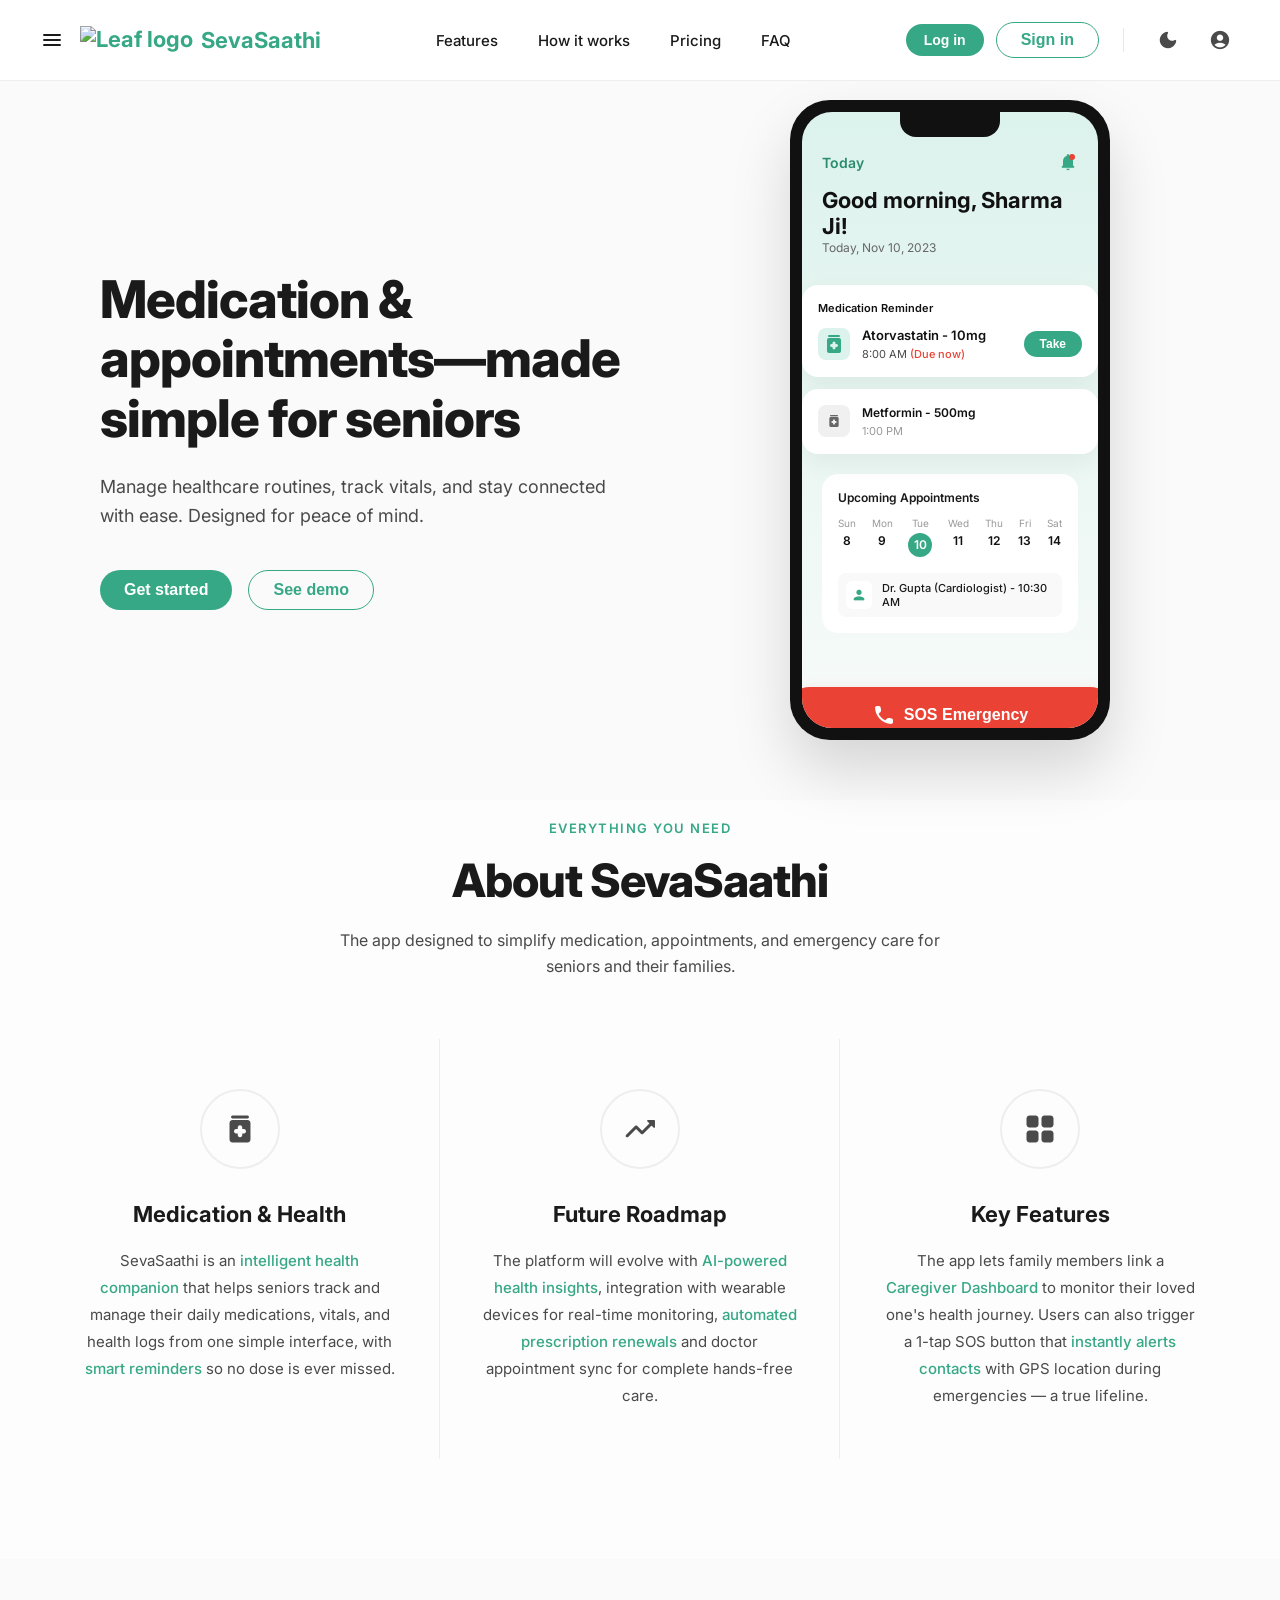
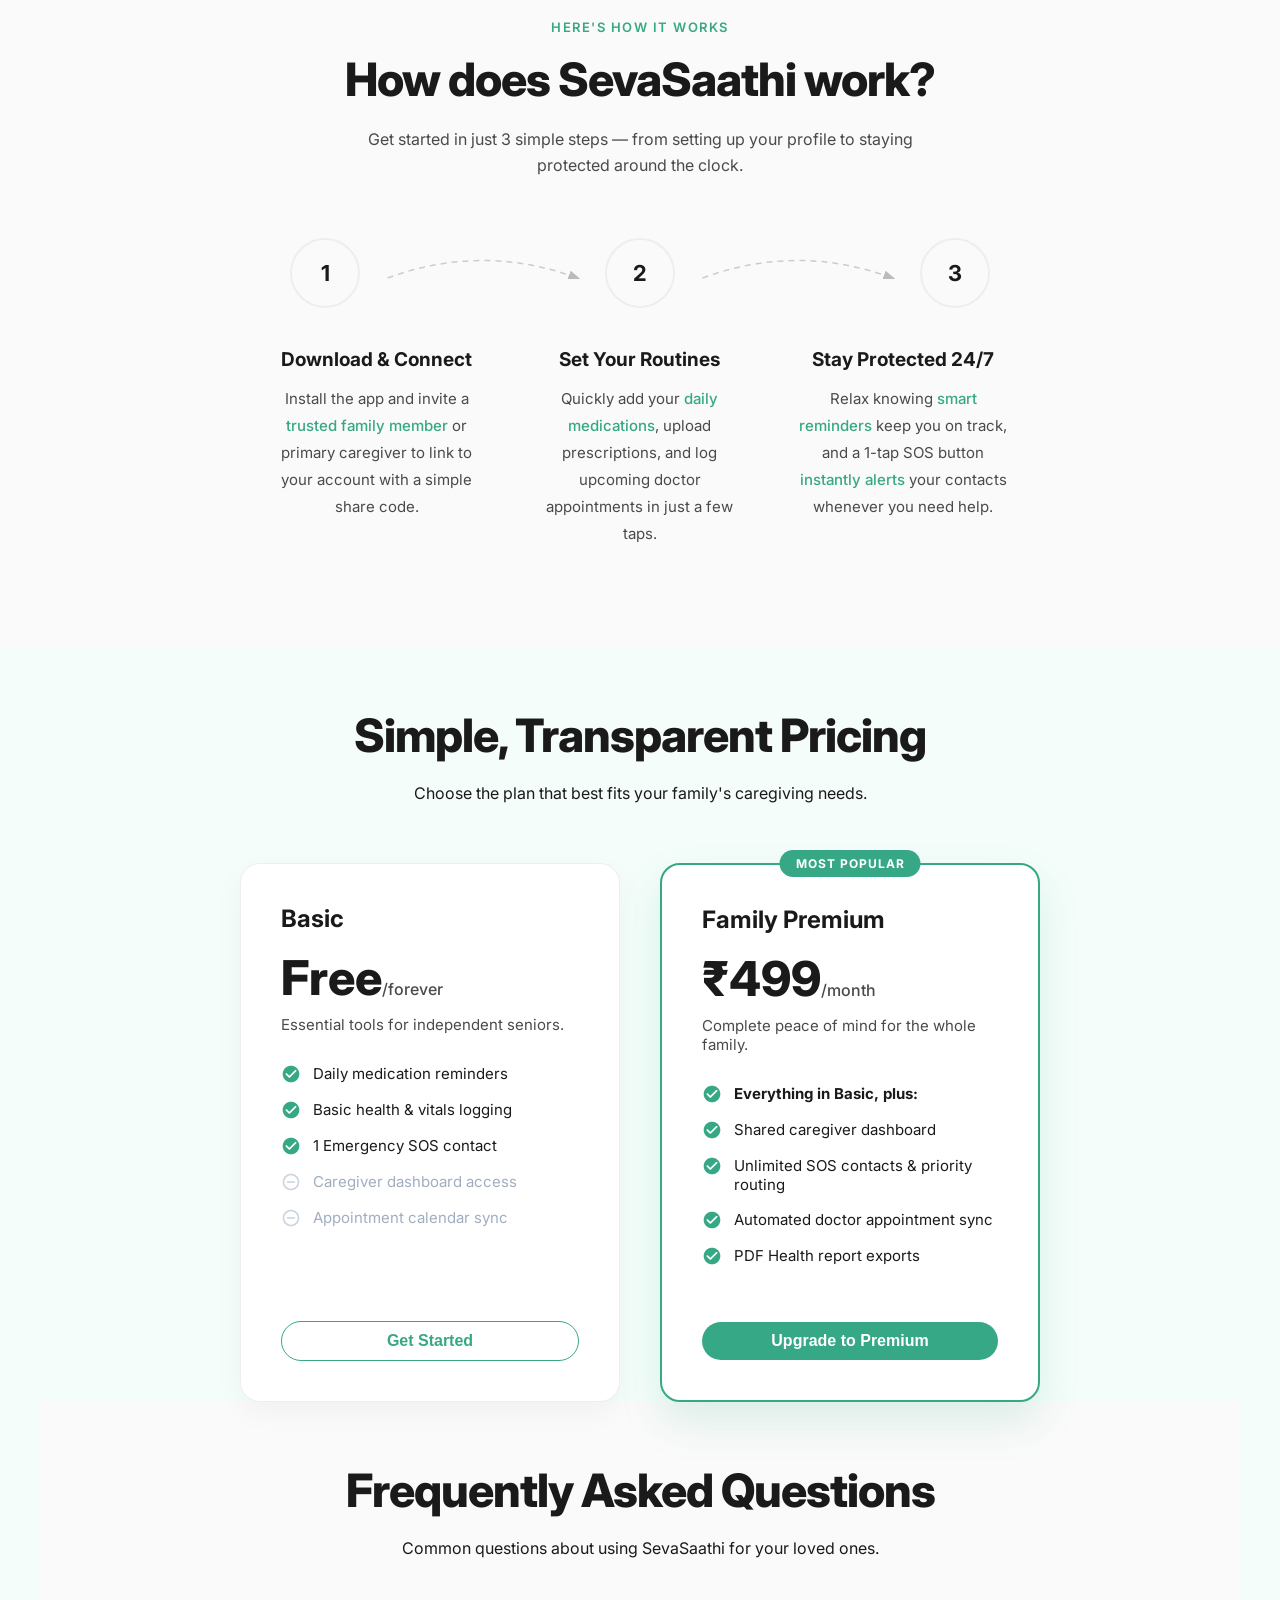
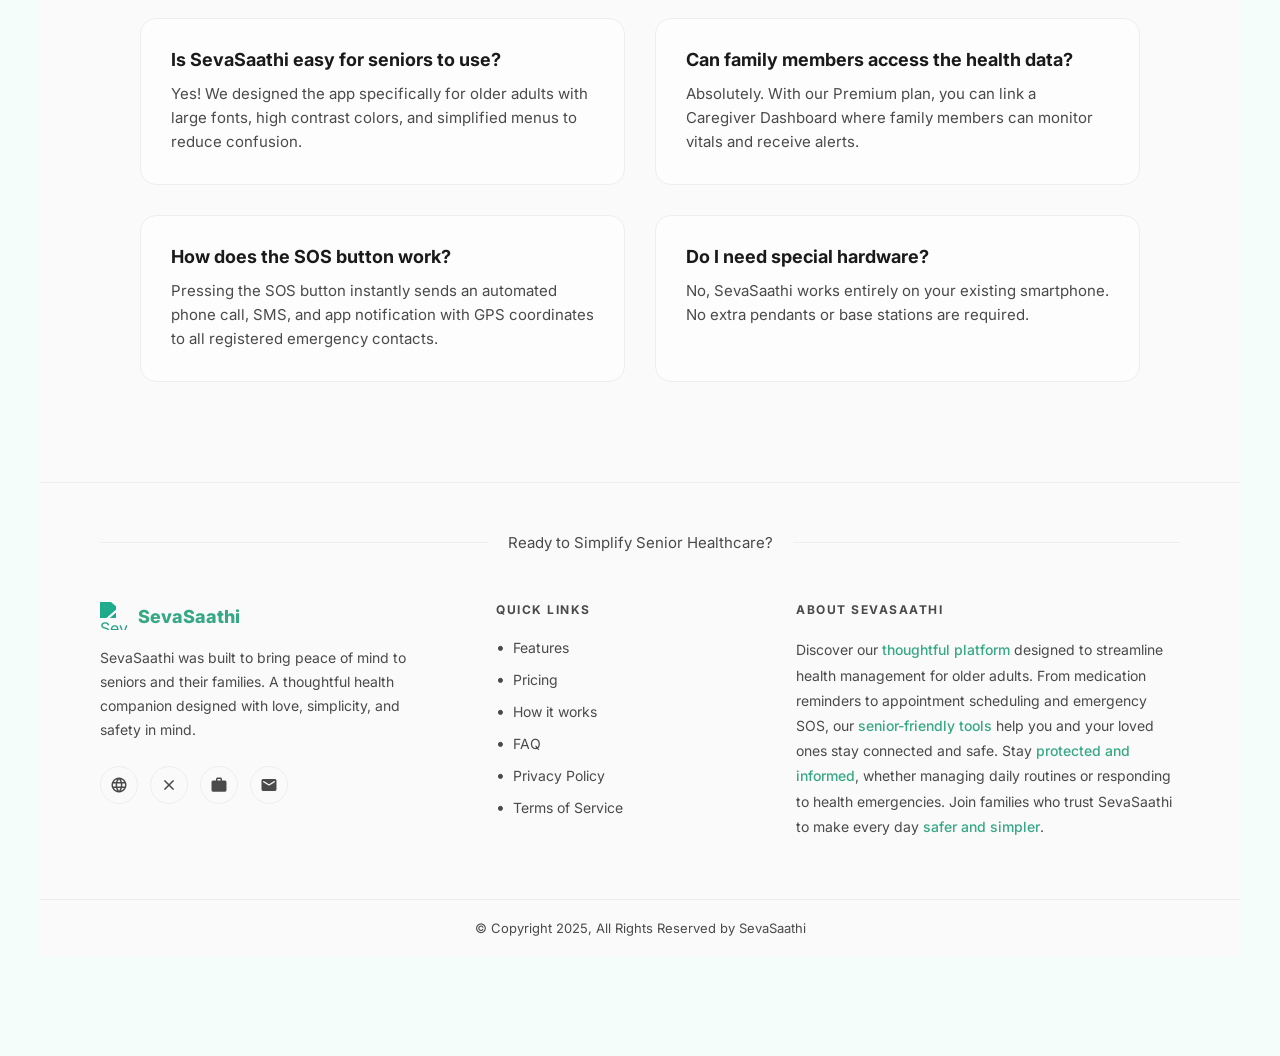
==== commit 707d6002: "Change the design of working and features" ====
--- a/index.html
+++ b/index.html
@@ -134,45 +134,34 @@
     <section class="features" id="features">
         <div class="features-container">
             <div class="section-header">
-                <h2>Everything You Need for Better Health</h2>
-                <p>Comprehensive features designed specifically for senior healthcare needs</p>
+                <p class="section-eyebrow">Everything you need</p>
+                <h2>About SevaSaathi</h2>
+                <p class="section-subtitle">The app designed to simplify medication, appointments, and emergency care for seniors and their families.</p>
             </div>
 
             <div class="features-grid">
-                <div class="feature-card">
-                    <div class="feature-icon feature-icon-medicine">
-                         <span class="material-icons-round">medication</span>
-                         <span class="material-icons-round heart-icon">favorite_border</span>
-                    </div>
-                    <h3>Medication reminders + health logs</h3>
-                    <p>Never miss a dose. Track vital signs and health progress over time.</p>
-                </div>
-
-                <div class="feature-card">
-                    <div class="feature-icon">
-                        <span class="material-icons-round">calendar_month</span>
-                        <div class="check-badge"><span class="material-icons-round" style="font-size:10px;">check</span></div>
-                    </div>
-                    <h3>Appointment scheduling + calendar view</h3>
-                    <p>Easy booking and clear view of all upcoming medical appointments.</p>
-                </div>
-                
-                <div class="feature-card">
-                    <div class="feature-icon">
-                        <span class="material-icons-round">phone_iphone</span>
-                        <div class="phone-badge"><span class="material-icons-round" style="font-size:10px;">medical_services</span></div>
-                    </div>
-                    <h3>Emergency contact / SOS</h3>
-                    <p>One-touch alerts to family and emergency services when needed.</p>
-                </div>
-                
-                <div class="feature-card">
-                    <div class="feature-icon">
-                        <span class="material-icons-round">web</span>
-                        <div class="web-badge"><span class="material-icons-round" style="font-size:10px;">favorite</span></div>
-                    </div>
-                    <h3>Family/caregiver dashboard (optional)</h3>
-                    <p>Keep loved ones informed and involved in the care journey.</p>
+                <div class="feature-card fade-in-up">
+                    <div class="feature-icon-outline">
+                        <span class="material-icons-round">medication</span>
+                    </div>
+                    <h3>Medication & Health</h3>
+                    <p>SevaSaathi is an <span class="feat-link">intelligent health companion</span> that helps seniors track and manage their daily medications, vitals, and health logs from one simple interface, with <span class="feat-link">smart reminders</span> so no dose is ever missed.</p>
+                </div>
+
+                <div class="feature-card fade-in-up" style="animation-delay: 0.2s;">
+                    <div class="feature-icon-outline">
+                        <span class="material-icons-round">trending_up</span>
+                    </div>
+                    <h3>Future Roadmap</h3>
+                    <p>The platform will evolve with <span class="feat-link">AI-powered health insights</span>, integration with wearable devices for real-time monitoring, <span class="feat-link">automated prescription renewals</span> and doctor appointment sync for complete hands-free care.</p>
+                </div>
+
+                <div class="feature-card fade-in-up" style="animation-delay: 0.4s;">
+                    <div class="feature-icon-outline">
+                        <span class="material-icons-round">grid_view</span>
+                    </div>
+                    <h3>Key Features</h3>
+                    <p>The app lets family members link a <span class="feat-link">Caregiver Dashboard</span> to monitor their loved one's health journey. Users can also trigger a 1-tap SOS button that <span class="feat-link">instantly alerts contacts</span> with GPS location during emergencies — a true lifeline.</p>
                 </div>
             </div>
         </div>
@@ -180,39 +169,60 @@
 
     <!-- HOW IT WORKS -->
     <section class="how-it-works" id="how-it-works">
-        <div class="features-container">
+        <div class="hiw-container">
             <div class="section-header">
-                <h2>How SevaSaathi Protects You</h2>
-                <p>Three simple steps to peace of mind for you and your family.</p>
-            </div>
-
-            <div class="steps-grid">
-                <div class="step-card">
-                    <div class="step-number">1</div>
-                    <div class="step-content">
-                        <h3>Download & Connect</h3>
-                        <p>Install the app and invite a trusted family member or primary caregiver to link to your account.</p>
-                    </div>
-                </div>
-
-                <div class="step-card">
-                    <div class="step-number">2</div>
-                    <div class="step-content">
-                        <h3>Set Your Routines</h3>
-                        <p>Quickly add your daily medications, upload prescriptions, and log upcoming doctor appointments.</p>
-                    </div>
-                </div>
-
-                <div class="step-card">
-                    <div class="step-number">3</div>
-                    <div class="step-content">
-                        <h3>Stay Protected 24/7</h3>
-                        <p>Relax knowing smart reminders will keep you on track, and a 1-tap SOS button is always ready.</p>
-                    </div>
+                <p class="section-eyebrow">Here's How It Works</p>
+                <h2>How does SevaSaathi work?</h2>
+                <p class="section-subtitle">Get started in just 3 simple steps — from setting up your profile to staying protected around the clock.</p>
+            </div>
+
+            <!-- Step Numbers Row -->
+            <div class="steps-timeline">
+                <div class="step-bubble"><span>1</span></div>
+
+                <svg class="step-connector" viewBox="0 0 200 50" xmlns="http://www.w3.org/2000/svg">
+                    <defs>
+                        <marker id="arrow1" markerWidth="8" markerHeight="8" refX="6" refY="3" orient="auto">
+                            <path d="M0,0 L0,6 L8,3 z" fill="#bbb" />
+                        </marker>
+                    </defs>
+                    <path d="M 5 30 Q 100 -5 195 30" fill="none" stroke="#ccc" stroke-width="1.5" stroke-dasharray="6,5" marker-end="url(#arrow1)" />
+                </svg>
+
+                <div class="step-bubble"><span>2</span></div>
+
+                <svg class="step-connector" viewBox="0 0 200 50" xmlns="http://www.w3.org/2000/svg">
+                    <defs>
+                        <marker id="arrow2" markerWidth="8" markerHeight="8" refX="6" refY="3" orient="auto">
+                            <path d="M0,0 L0,6 L8,3 z" fill="#bbb" />
+                        </marker>
+                    </defs>
+                    <path d="M 5 30 Q 100 -5 195 30" fill="none" stroke="#ccc" stroke-width="1.5" stroke-dasharray="6,5" marker-end="url(#arrow2)" />
+                </svg>
+
+                <div class="step-bubble"><span>3</span></div>
+            </div>
+
+            <!-- Step Content Row -->
+            <div class="steps-content-grid">
+                <div class="step-content-item">
+                    <h3>Download &amp; Connect</h3>
+                    <p>Install the app and invite a <span class="feat-link">trusted family member</span> or primary caregiver to link to your account with a simple share code.</p>
+                </div>
+
+                <div class="step-content-item">
+                    <h3>Set Your Routines</h3>
+                    <p>Quickly add your <span class="feat-link">daily medications</span>, upload prescriptions, and log upcoming doctor appointments in just a few taps.</p>
+                </div>
+
+                <div class="step-content-item">
+                    <h3>Stay Protected 24/7</h3>
+                    <p>Relax knowing <span class="feat-link">smart reminders</span> keep you on track, and a 1-tap SOS button <span class="feat-link">instantly alerts</span> your contacts whenever you need help.</p>
                 </div>
             </div>
         </div>
     </section>
+
 
     <!-- PRICING -->
     <section class="pricing" id="pricing">
@@ -289,7 +299,65 @@
 
     <!-- FOOTER -->
     <footer class="footer">
-        <p>© 2024 SevaSaathi. All rights reserved.</p>
+
+        <!-- Separator Prompt -->
+        <div class="footer-prompt">
+            <span>Ready to Simplify Senior Healthcare?</span>
+        </div>
+
+        <!-- Main Footer Grid -->
+        <div class="footer-grid">
+
+            <!-- Column 1: Brand -->
+            <div class="footer-col footer-brand">
+                <a href="#" class="footer-logo">
+                    <img src="https://raw.githubusercontent.com/FortAwesome/Font-Awesome/6.x/svgs/solid/leaf.svg" alt="SevaSaathi logo" class="footer-logo-icon" />
+                    <span>SevaSaathi</span>
+                </a>
+                <p>SevaSaathi was built to bring peace of mind to seniors and their families. A thoughtful health companion designed with love, simplicity, and safety in mind.</p>
+                <div class="social-links">
+                    <a href="#" class="social-icon" aria-label="Website">
+                        <span class="material-icons-round">language</span>
+                    </a>
+                    <a href="#" class="social-icon" aria-label="Twitter / X">
+                        <span class="material-icons-round">close</span>
+                    </a>
+                    <a href="#" class="social-icon" aria-label="LinkedIn">
+                        <span class="material-icons-round">work</span>
+                    </a>
+                    <a href="#" class="social-icon" aria-label="Email">
+                        <span class="material-icons-round">mail</span>
+                    </a>
+                </div>
+            </div>
+
+            <!-- Column 2: Quick Links -->
+            <div class="footer-col footer-links">
+                <h4>QUICK LINKS</h4>
+                <ul>
+                    <li><a href="#features">Features</a></li>
+                    <li><a href="#pricing">Pricing</a></li>
+                    <li><a href="#how-it-works">How it works</a></li>
+                    <li><a href="#faq">FAQ</a></li>
+                    <li><a href="#">Privacy Policy</a></li>
+                    <li><a href="#">Terms of Service</a></li>
+                </ul>
+            </div>
+
+            <!-- Column 3: About -->
+            <div class="footer-col footer-about">
+                <h4>ABOUT SEVASAATHI</h4>
+                <p>
+                    Discover our <span class="footer-highlight">thoughtful platform</span> designed to streamline health management for older adults. From medication reminders to appointment scheduling and emergency SOS, our <span class="footer-highlight">senior-friendly tools</span> help you and your loved ones stay connected and safe. Stay <span class="footer-highlight">protected and informed</span>, whether managing daily routines or responding to health emergencies. Join families who trust SevaSaathi to make every day <span class="footer-highlight">safer and simpler</span>.
+                </p>
+            </div>
+
+        </div>
+
+        <!-- Bottom Bar -->
+        <div class="footer-bottom">
+            <p>© Copyright 2025, All Rights Reserved by SevaSaathi</p>
+        </div>
     </footer>
 
     <!-- External JS -->
--- a/style.css
+++ b/style.css
@@ -246,94 +246,101 @@
     margin-bottom: 60px;
 }
 
+.section-eyebrow {
+    font-size: 13px;
+    font-weight: 600;
+    letter-spacing: 1.5px;
+    text-transform: uppercase;
+    color: var(--primary-green);
+    margin-bottom: 16px;
+}
+
 .section-header h2 {
-    font-size: 32px;
-    color: var(--text-primary);
-    margin-bottom: 12px;
-}
-
-.section-header p {
+    font-size: 46px;
+    font-weight: 800;
+    color: var(--text-primary);
+    margin-bottom: 20px;
+    letter-spacing: -1px;
+}
+
+.section-subtitle {
     color: var(--text-secondary);
     font-size: 16px;
+    max-width: 600px;
+    margin: 0 auto;
+    line-height: 1.6;
 }
 
 .features-grid {
     display: grid;
-    gap: 30px;
-    grid-template-columns: repeat(4, 1fr);
+    gap: 0;
+    grid-template-columns: repeat(3, 1fr);
 }
 
 .feature-card {
-    background: white;
+    background: transparent;
     border: none;
-    padding: 30px 24px;
-    border-radius: 20px;
+    border-right: 1px solid var(--border-color);
+    padding: 50px 40px;
+    text-align: center;
     transition: 0.3s;
-    box-shadow: 0 10px 30px rgba(0,0,0,0.04);
-}
-
-.feature-card:hover {
-    transform: translateY(-5px);
-    box-shadow: 0 15px 35px rgba(0,0,0,0.06);
-}
-
-.feature-icon {
-    position: relative;
-    width: 50px;
-    height: 50px;
-    border-radius: 12px;
+}
+
+.feature-card:last-child {
+    border-right: none;
+}
+
+.feature-icon-outline {
+    width: 80px;
+    height: 80px;
+    border-radius: 50%;
+    border: 2px solid var(--border-color);
+    display: flex;
+    justify-content: center;
+    align-items: center;
+    margin: 0 auto 32px;
+    color: var(--text-secondary);
+    transition: 0.3s;
+}
+
+.feature-icon-outline .material-icons-round {
+    font-size: 36px;
+}
+
+.feature-card:hover .feature-icon-outline {
+    border-color: var(--primary-green);
+    color: var(--primary-green);
     background: var(--secondary-green);
-    color: var(--primary-dark);
-    display: flex;
-    justify-content: center;
-    align-items: center;
-    margin-bottom: 24px;
-}
-
-.feature-icon span {
-    font-size: 24px;
-}
-
-.feature-icon-medicine {
-    color: var(--primary-green);
-}
-
-.heart-icon {
-    position: absolute;
-    bottom: 8px;
-    right: 8px;
-    font-size: 14px!important;
-    background: white;
-    border-radius: 50%;
-}
-
-.check-badge, .phone-badge, .web-badge {
-    position: absolute;
-    bottom: -5px;
-    right: -5px;
-    background: var(--primary-green);
-    color: white;
-    width: 18px;
-    height: 18px;
-    border-radius: 50%;
-    display: flex;
-    justify-content: center;
-    align-items: center;
-    border: 2px solid white;
 }
 
 .feature-card h3 {
-    font-size: 18px;
+    font-size: 22px;
     font-weight: 700;
-    margin-bottom: 16px;
-    line-height: 1.4;
+    margin-bottom: 20px;
     color: var(--text-primary);
 }
 
 .feature-card p {
     color: var(--text-secondary);
-    font-size: 14px;
-    line-height: 1.6;
+    font-size: 15px;
+    line-height: 1.8;
+    text-align: center;
+}
+
+.feat-link {
+    color: var(--primary-green);
+    font-weight: 500;
+}
+
+/* Fade-in animation for cards */
+@keyframes fadeInUp {
+    from { opacity: 0; transform: translateY(30px); }
+    to { opacity: 1; transform: translateY(0); }
+}
+
+.fade-in-up {
+    opacity: 0;
+    animation: fadeInUp 0.7s ease forwards;
 }
 
 /* PHONE MOCKUP */
@@ -592,50 +599,90 @@
     transition: background 0.3s;
 }
 
-.steps-grid {
+/* Steps unified grid: 5 cols = [circle][arc][circle][arc][circle] */
+.steps-timeline {
+    display: flex;
+    justify-content: center;
+    align-items: center;
+    margin: 60px auto 40px;
+    max-width: 700px;
+    gap: 0;
+}
+
+.step-connector {
+    flex: 1;
+    height: 50px;
+    overflow: visible;
+}
+
+.steps-content-grid {
     display: grid;
     grid-template-columns: repeat(3, 1fr);
-    gap: 40px;
-}
-
-.step-card {
+    gap: 30px;
     text-align: center;
-    padding: 40px 20px;
-    background: var(--bg-section);
-    border-radius: 20px;
-    border: 1px solid var(--border-color);
-    transition: transform 0.3s, background 0.3s, border-color 0.3s;
-}
-
-.step-card:hover {
-    transform: translateY(-5px);
-}
-
-.step-number {
-    width: 60px;
-    height: 60px;
-    background: var(--secondary-green);
-    color: var(--primary-dark);
-    font-size: 24px;
-    font-weight: 800;
+    max-width: 760px;
+    margin: 0 auto;
+}
+
+.step-content-item {
+    text-align: center;
+    padding: 0 10px;
+}
+
+.step-content-item h3 {
+    font-size: 19px;
+    font-weight: 700;
+    margin-bottom: 14px;
+    color: var(--text-primary);
+}
+
+.step-content-item p {
+    color: var(--text-secondary);
+    font-size: 15px;
+    line-height: 1.8;
+}
+.step-bubble {
+    width: 70px;
+    height: 70px;
     border-radius: 50%;
-    display: flex;
-    justify-content: center;
-    align-items: center;
-    margin: 0 auto 24px;
-    border: 4px solid white;
-    box-shadow: 0 5px 15px rgba(0,0,0,0.05);
-}
-
-.step-content h3 {
-    font-size: 20px;
-    margin-bottom: 12px;
-    color: var(--text-primary);
-}
-
-.step-content p {
-    color: var(--text-secondary);
-    line-height: 1.6;
+    border: 2px solid var(--border-color);
+    background: var(--bg-white);
+    display: flex;
+    align-items: center;
+    justify-content: center;
+    font-size: 22px;
+    font-weight: 700;
+    color: var(--text-primary);
+    position: relative;
+    z-index: 1;
+    flex-shrink: 0;
+    transition: border-color 0.3s, color 0.3s;
+    cursor: default;
+}
+
+.step-bubble:hover {
+    border-color: var(--primary-green);
+    color: var(--primary-green);
+}
+
+.steps-content-grid {
+    display: grid;
+    grid-template-columns: repeat(3, 1fr);
+    gap: 30px;
+    text-align: center;
+}
+
+.step-content-item h3 {
+    font-size: 19px;
+    font-weight: 700;
+    margin-bottom: 14px;
+    color: var(--text-primary);
+}
+
+.step-content-item p {
+    color: var(--text-secondary);
+    font-size: 15px;
+    line-height: 1.8;
 }
 
 /* PRICING */
@@ -838,10 +885,146 @@
 
 /* FOOTER */
 .footer {
+    background: var(--bg-white);
+    border-top: 1px solid var(--border-color);
+    padding-top: 50px;
+    transition: background 0.3s;
+}
+
+.footer-prompt {
+    display: flex;
+    align-items: center;
+    gap: 20px;
     text-align: center;
-    padding: 30px;
-    background: white;
-    color: #999;
+    padding: 0 60px 50px;
+    color: var(--text-secondary);
+    font-size: 15px;
+}
+
+.footer-prompt::before,
+.footer-prompt::after {
+    content: "";
+    flex: 1;
+    height: 1px;
+    background: var(--border-color);
+}
+
+.footer-grid {
+    display: grid;
+    grid-template-columns: 1.4fr 1fr 1.6fr;
+    gap: 60px;
+    max-width: 1200px;
+    margin: 0 auto;
+    padding: 0 60px 60px;
+}
+
+.footer-col h4 {
+    font-size: 12px;
+    font-weight: 700;
+    letter-spacing: 1.5px;
+    text-transform: uppercase;
+    color: var(--text-secondary);
+    margin-bottom: 20px;
+}
+
+/* Brand Column */
+.footer-logo {
+    display: flex;
+    align-items: center;
+    gap: 10px;
+    text-decoration: none;
+    margin-bottom: 16px;
+}
+
+.footer-logo-icon {
+    width: 28px;
+    height: 28px;
+    filter: invert(48%) sepia(79%) saturate(390%) hue-rotate(116deg) brightness(92%) contrast(95%);
+}
+
+.footer-logo span {
+    font-size: 18px;
+    font-weight: 800;
+    color: var(--primary-green);
+}
+
+.footer-brand p {
+    color: var(--text-secondary);
     font-size: 14px;
-    border-top: 1px solid #eee;
-}
+    line-height: 1.7;
+    margin-bottom: 24px;
+}
+
+.social-links {
+    display: flex;
+    gap: 12px;
+}
+
+.social-icon {
+    display: flex;
+    align-items: center;
+    justify-content: center;
+    width: 38px;
+    height: 38px;
+    border-radius: 50%;
+    border: 1px solid var(--border-color);
+    color: var(--text-secondary);
+    text-decoration: none;
+    transition: 0.2s;
+}
+
+.social-icon:hover {
+    border-color: var(--primary-green);
+    color: var(--primary-green);
+    background: var(--secondary-green);
+}
+
+.social-icon .material-icons-round {
+    font-size: 18px;
+}
+
+/* Quick Links Column */
+.footer-links ul {
+    list-style: none;
+    display: flex;
+    flex-direction: column;
+    gap: 12px;
+}
+
+.footer-links ul li::before {
+    content: "• ";
+    color: var(--text-secondary);
+    margin-right: 4px;
+}
+
+.footer-links ul a {
+    color: var(--text-secondary);
+    text-decoration: none;
+    font-size: 14px;
+    transition: color 0.2s;
+}
+
+.footer-links ul a:hover {
+    color: var(--primary-green);
+}
+
+/* About Column */
+.footer-about p {
+    color: var(--text-secondary);
+    font-size: 14px;
+    line-height: 1.8;
+}
+
+.footer-highlight {
+    color: var(--primary-green);
+    font-weight: 500;
+}
+
+/* Copyright Bar */
+.footer-bottom {
+    border-top: 1px solid var(--border-color);
+    padding: 20px 60px;
+    text-align: center;
+    color: var(--text-secondary);
+    font-size: 13px;
+}
